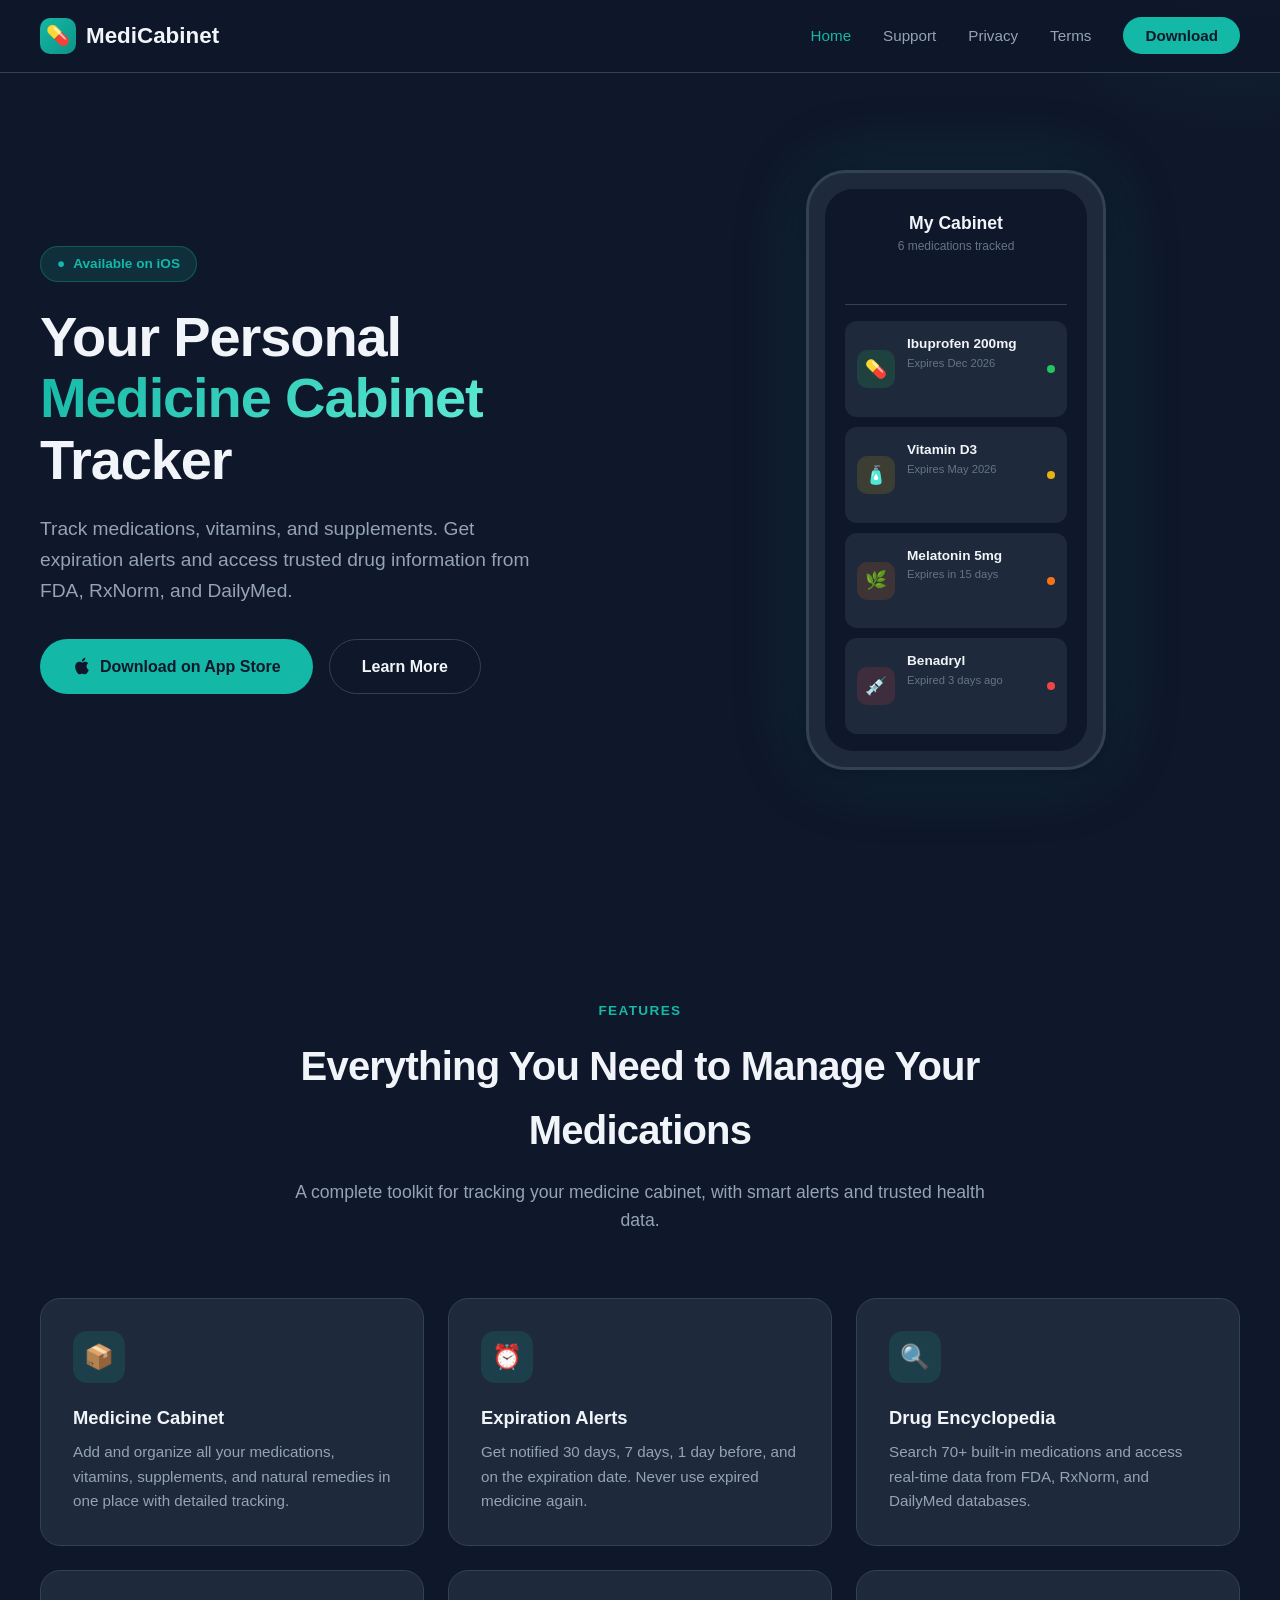
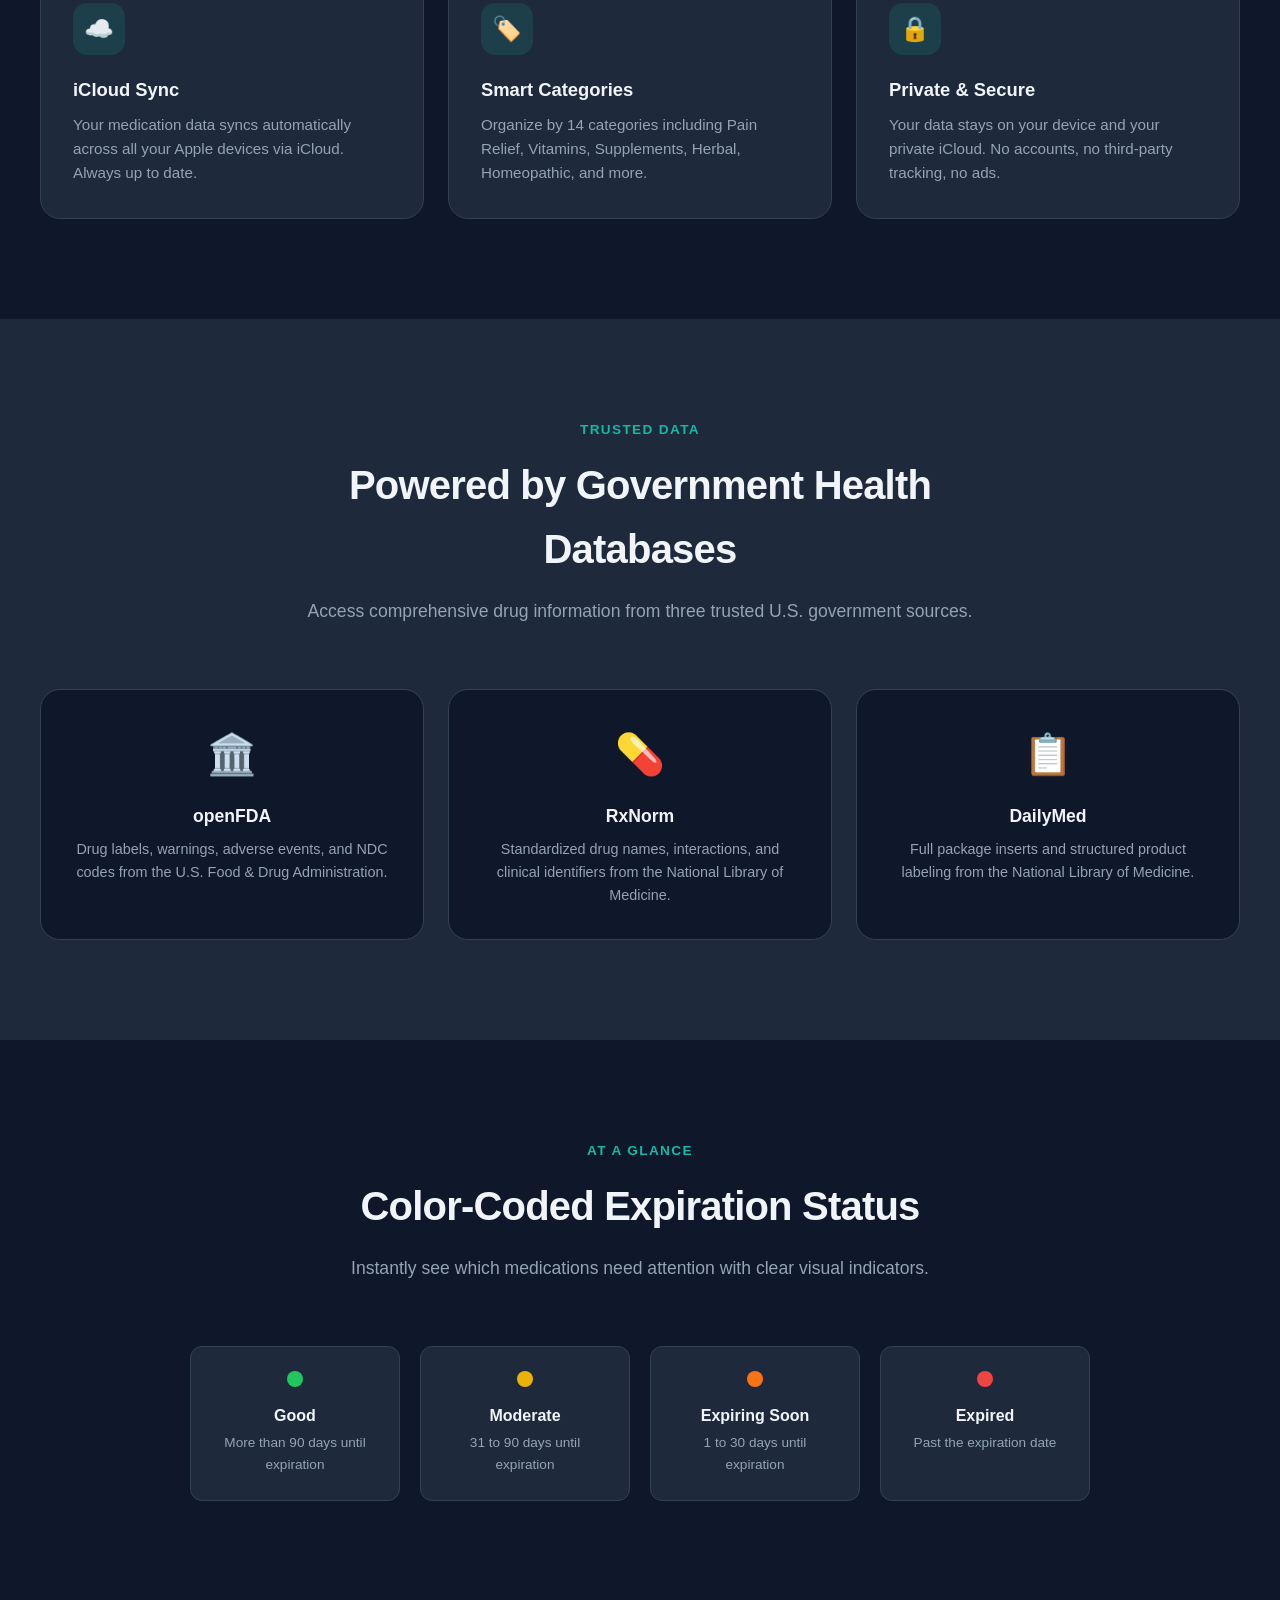
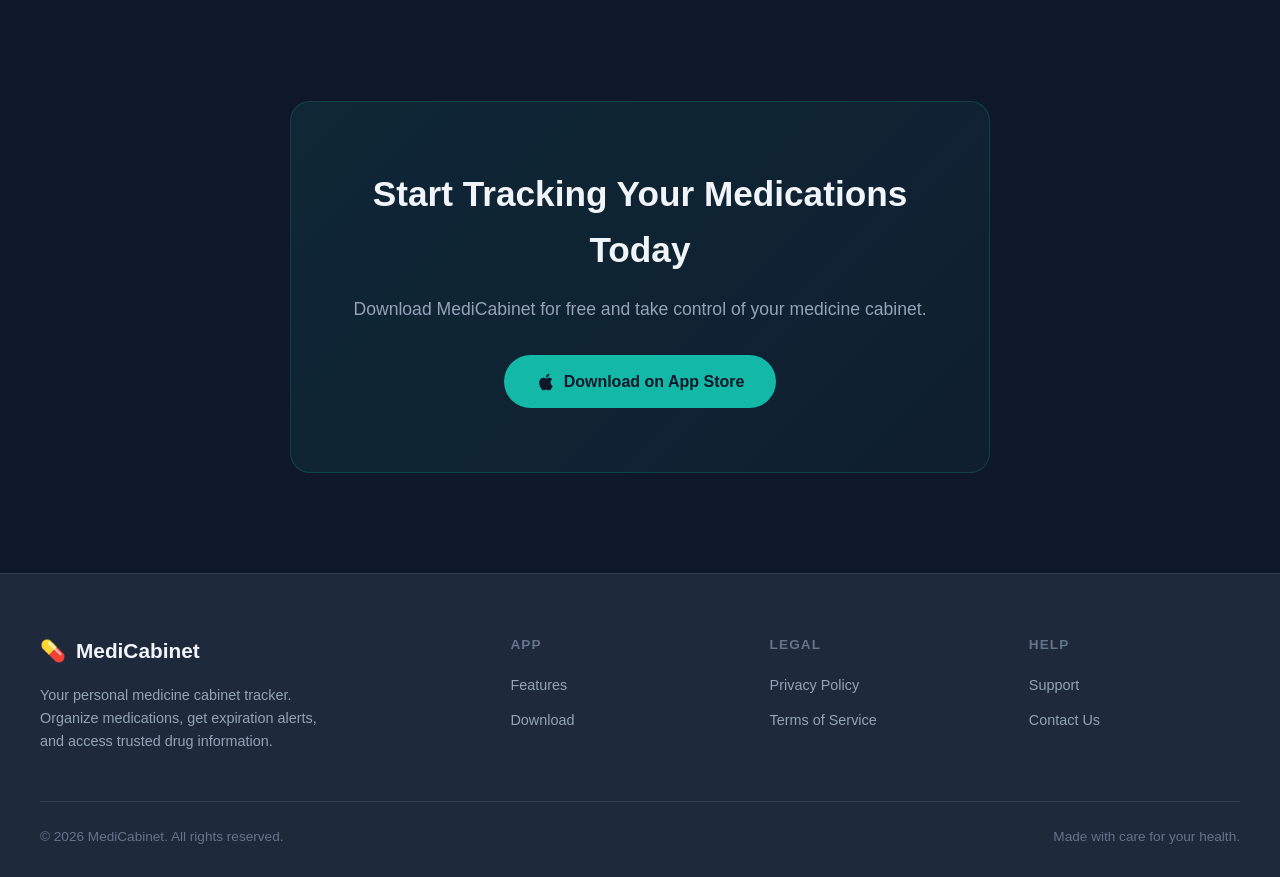
==== index.html @ 96c991f2 "Add files via upload" ====
<!DOCTYPE html>
<html lang="en">
<head>
  <meta charset="UTF-8">
  <meta name="viewport" content="width=device-width, initial-scale=1.0">
  <title>MediCabinet - Your Personal Medicine Cabinet Tracker</title>
  <meta name="description" content="Track medications, vitamins, and supplements. Get expiration alerts, search drug databases, and sync across all your Apple devices.">
  <link rel="stylesheet" href="style.css">
  <link rel="icon" href="data:image/svg+xml,<svg xmlns='http://www.w3.org/2000/svg' viewBox='0 0 100 100'><text y='.9em' font-size='90'>💊</text></svg>">
</head>
<body>

  <!-- NAVIGATION -->
  <nav class="navbar">
    <div class="nav-container">
      <a href="index.html" class="nav-logo">
        <span class="logo-icon">💊</span>
        MediCabinet
      </a>
      <ul class="nav-links" id="navLinks">
        <li><a href="index.html" class="active">Home</a></li>
        <li><a href="support.html">Support</a></li>
        <li><a href="privacy.html">Privacy</a></li>
        <li><a href="terms.html">Terms</a></li>
        <li><a href="#download" class="nav-cta">Download</a></li>
      </ul>
      <button class="mobile-toggle" id="mobileToggle" aria-label="Toggle menu">
        <span></span><span></span><span></span>
      </button>
    </div>
  </nav>

  <!-- HERO -->
  <section class="hero">
    <div class="hero-container">
      <div class="hero-content">
        <div class="hero-badge">
          <span>&#9679;</span> Available on iOS
        </div>
        <h1>
          Your Personal<br>
          <span class="highlight">Medicine Cabinet</span><br>
          Tracker
        </h1>
        <p>Track medications, vitamins, and supplements. Get expiration alerts and access trusted drug information from FDA, RxNorm, and DailyMed.</p>
        <div class="hero-buttons">
          <a href="#download" class="btn-primary">
            <svg width="20" height="20" viewBox="0 0 24 24" fill="currentColor"><path d="M18.71 19.5c-.83 1.24-1.71 2.45-3.05 2.47-1.34.03-1.77-.79-3.29-.79-1.53 0-2 .77-3.27.82-1.31.05-2.3-1.32-3.14-2.53C4.25 17 2.94 12.45 4.7 9.39c.87-1.52 2.43-2.48 4.12-2.51 1.28-.02 2.5.87 3.29.87.78 0 2.26-1.07 3.8-.91.65.03 2.47.26 3.64 1.98-.09.06-2.17 1.28-2.15 3.81.03 3.02 2.65 4.03 2.68 4.04-.03.07-.42 1.44-1.38 2.83M13 3.5c.73-.83 1.94-1.46 2.94-1.5.13 1.17-.34 2.35-1.04 3.19-.69.85-1.83 1.51-2.95 1.42-.15-1.15.41-2.35 1.05-3.11z"/></svg>
            Download on App Store
          </a>
          <a href="#features" class="btn-secondary">Learn More</a>
        </div>
      </div>
      <div class="hero-visual">
        <div class="phone-mockup">
          <div class="phone-screen">
            <div class="phone-header">
              <h3>My Cabinet</h3>
              <p>6 medications tracked</p>
            </div>
            <div class="mock-med">
              <div class="mock-med-icon status-good">💊</div>
              <div class="mock-med-info">
                <h4>Ibuprofen 200mg</h4>
                <p>Expires Dec 2026</p>
              </div>
              <span class="dot dot-green"></span>
            </div>
            <div class="mock-med">
              <div class="mock-med-icon status-warn">🧴</div>
              <div class="mock-med-info">
                <h4>Vitamin D3</h4>
                <p>Expires May 2026</p>
              </div>
              <span class="dot dot-yellow"></span>
            </div>
            <div class="mock-med">
              <div class="mock-med-icon status-soon">🌿</div>
              <div class="mock-med-info">
                <h4>Melatonin 5mg</h4>
                <p>Expires in 15 days</p>
              </div>
              <span class="dot dot-orange"></span>
            </div>
            <div class="mock-med">
              <div class="mock-med-icon status-expired">💉</div>
              <div class="mock-med-info">
                <h4>Benadryl</h4>
                <p>Expired 3 days ago</p>
              </div>
              <span class="dot dot-red"></span>
            </div>
          </div>
        </div>
      </div>
    </div>
  </section>

  <!-- FEATURES -->
  <section id="features">
    <div class="section-header">
      <p class="label">Features</p>
      <h2>Everything You Need to Manage Your Medications</h2>
      <p>A complete toolkit for tracking your medicine cabinet, with smart alerts and trusted health data.</p>
    </div>
    <div class="features-grid">
      <div class="feature-card">
        <div class="feature-icon">📦</div>
        <h3>Medicine Cabinet</h3>
        <p>Add and organize all your medications, vitamins, supplements, and natural remedies in one place with detailed tracking.</p>
      </div>
      <div class="feature-card">
        <div class="feature-icon">⏰</div>
        <h3>Expiration Alerts</h3>
        <p>Get notified 30 days, 7 days, 1 day before, and on the expiration date. Never use expired medicine again.</p>
      </div>
      <div class="feature-card">
        <div class="feature-icon">🔍</div>
        <h3>Drug Encyclopedia</h3>
        <p>Search 70+ built-in medications and access real-time data from FDA, RxNorm, and DailyMed databases.</p>
      </div>
      <div class="feature-card">
        <div class="feature-icon">☁️</div>
        <h3>iCloud Sync</h3>
        <p>Your medication data syncs automatically across all your Apple devices via iCloud. Always up to date.</p>
      </div>
      <div class="feature-card">
        <div class="feature-icon">🏷️</div>
        <h3>Smart Categories</h3>
        <p>Organize by 14 categories including Pain Relief, Vitamins, Supplements, Herbal, Homeopathic, and more.</p>
      </div>
      <div class="feature-card">
        <div class="feature-icon">🔒</div>
        <h3>Private & Secure</h3>
        <p>Your data stays on your device and your private iCloud. No accounts, no third-party tracking, no ads.</p>
      </div>
    </div>
  </section>

  <!-- DATA SOURCES -->
  <section class="sources">
    <div class="section-header">
      <p class="label">Trusted Data</p>
      <h2>Powered by Government Health Databases</h2>
      <p>Access comprehensive drug information from three trusted U.S. government sources.</p>
    </div>
    <div class="sources-grid">
      <div class="source-card">
        <div class="source-logo">🏛️</div>
        <h3>openFDA</h3>
        <p>Drug labels, warnings, adverse events, and NDC codes from the U.S. Food & Drug Administration.</p>
      </div>
      <div class="source-card">
        <div class="source-logo">💊</div>
        <h3>RxNorm</h3>
        <p>Standardized drug names, interactions, and clinical identifiers from the National Library of Medicine.</p>
      </div>
      <div class="source-card">
        <div class="source-logo">📋</div>
        <h3>DailyMed</h3>
        <p>Full package inserts and structured product labeling from the National Library of Medicine.</p>
      </div>
    </div>
  </section>

  <!-- EXPIRATION STATUS -->
  <section>
    <div class="section-header">
      <p class="label">At a Glance</p>
      <h2>Color-Coded Expiration Status</h2>
      <p>Instantly see which medications need attention with clear visual indicators.</p>
    </div>
    <div class="status-section">
      <div class="status-grid">
        <div class="status-card">
          <div class="status-dot dot-green"></div>
          <h4>Good</h4>
          <p>More than 90 days until expiration</p>
        </div>
        <div class="status-card">
          <div class="status-dot dot-yellow"></div>
          <h4>Moderate</h4>
          <p>31 to 90 days until expiration</p>
        </div>
        <div class="status-card">
          <div class="status-dot dot-orange"></div>
          <h4>Expiring Soon</h4>
          <p>1 to 30 days until expiration</p>
        </div>
        <div class="status-card">
          <div class="status-dot dot-red"></div>
          <h4>Expired</h4>
          <p>Past the expiration date</p>
        </div>
      </div>
    </div>
  </section>

  <!-- CTA -->
  <section class="cta-section" id="download">
    <div class="cta-box">
      <h2>Start Tracking Your Medications Today</h2>
      <p>Download MediCabinet for free and take control of your medicine cabinet.</p>
      <a href="#" class="btn-primary">
        <svg width="20" height="20" viewBox="0 0 24 24" fill="currentColor"><path d="M18.71 19.5c-.83 1.24-1.71 2.45-3.05 2.47-1.34.03-1.77-.79-3.29-.79-1.53 0-2 .77-3.27.82-1.31.05-2.3-1.32-3.14-2.53C4.25 17 2.94 12.45 4.7 9.39c.87-1.52 2.43-2.48 4.12-2.51 1.28-.02 2.5.87 3.29.87.78 0 2.26-1.07 3.8-.91.65.03 2.47.26 3.64 1.98-.09.06-2.17 1.28-2.15 3.81.03 3.02 2.65 4.03 2.68 4.04-.03.07-.42 1.44-1.38 2.83M13 3.5c.73-.83 1.94-1.46 2.94-1.5.13 1.17-.34 2.35-1.04 3.19-.69.85-1.83 1.51-2.95 1.42-.15-1.15.41-2.35 1.05-3.11z"/></svg>
        Download on App Store
      </a>
    </div>
  </section>

  <!-- FOOTER -->
  <footer class="footer">
    <div class="footer-container">
      <div class="footer-grid">
        <div class="footer-brand">
          <div class="footer-logo">
            <span class="logo-icon">💊</span>
            MediCabinet
          </div>
          <p>Your personal medicine cabinet tracker. Organize medications, get expiration alerts, and access trusted drug information.</p>
        </div>
        <div class="footer-col">
          <h4>App</h4>
          <ul>
            <li><a href="index.html#features">Features</a></li>
            <li><a href="#download">Download</a></li>
          </ul>
        </div>
        <div class="footer-col">
          <h4>Legal</h4>
          <ul>
            <li><a href="privacy.html">Privacy Policy</a></li>
            <li><a href="terms.html">Terms of Service</a></li>
          </ul>
        </div>
        <div class="footer-col">
          <h4>Help</h4>
          <ul>
            <li><a href="support.html">Support</a></li>
            <li><a href="mailto:snrgwa@gmail.com">Contact Us</a></li>
          </ul>
        </div>
      </div>
      <div class="footer-bottom">
        <p>&copy; 2026 MediCabinet. All rights reserved.</p>
        <p>Made with care for your health.</p>
      </div>
    </div>
  </footer>

  <script>
    // Mobile menu toggle
    document.getElementById('mobileToggle').addEventListener('click', function() {
      document.getElementById('navLinks').classList.toggle('open');
    });

    // Close mobile menu on link click
    document.querySelectorAll('.nav-links a').forEach(link => {
      link.addEventListener('click', () => {
        document.getElementById('navLinks').classList.remove('open');
      });
    });
  </script>

</body>
</html>
---- style.css ----
/* ===== RESET & BASE ===== */
*, *::before, *::after {
  margin: 0;
  padding: 0;
  box-sizing: border-box;
}

:root {
  --bg-primary: #0f172a;
  --bg-secondary: #1e293b;
  --bg-card: #1e293b;
  --bg-card-hover: #334155;
  --teal: #14b8a6;
  --teal-dark: #0d9488;
  --teal-light: #5eead4;
  --teal-glow: rgba(20, 184, 166, 0.15);
  --text-primary: #f1f5f9;
  --text-secondary: #94a3b8;
  --text-muted: #64748b;
  --border: #334155;
  --green: #22c55e;
  --yellow: #eab308;
  --orange: #f97316;
  --red: #ef4444;
  --radius: 12px;
  --radius-lg: 20px;
  --shadow: 0 4px 24px rgba(0, 0, 0, 0.3);
  --transition: 0.3s ease;
}

html {
  scroll-behavior: smooth;
  font-size: 16px;
}

body {
  font-family: -apple-system, BlinkMacSystemFont, 'SF Pro Display', 'Segoe UI', Roboto, sans-serif;
  background-color: var(--bg-primary);
  color: var(--text-primary);
  line-height: 1.6;
  -webkit-font-smoothing: antialiased;
}

a {
  color: var(--teal);
  text-decoration: none;
  transition: color var(--transition);
}

a:hover {
  color: var(--teal-light);
}

img {
  max-width: 100%;
  height: auto;
}

/* ===== NAVIGATION ===== */
.navbar {
  position: fixed;
  top: 0;
  left: 0;
  right: 0;
  z-index: 1000;
  background: rgba(15, 23, 42, 0.85);
  backdrop-filter: blur(20px);
  -webkit-backdrop-filter: blur(20px);
  border-bottom: 1px solid var(--border);
  padding: 0 2rem;
}

.nav-container {
  max-width: 1200px;
  margin: 0 auto;
  display: flex;
  justify-content: space-between;
  align-items: center;
  height: 72px;
}

.nav-logo {
  display: flex;
  align-items: center;
  gap: 10px;
  font-size: 1.4rem;
  font-weight: 700;
  color: var(--text-primary);
}

.nav-logo .logo-icon {
  width: 36px;
  height: 36px;
  background: linear-gradient(135deg, var(--teal), var(--teal-dark));
  border-radius: 10px;
  display: flex;
  align-items: center;
  justify-content: center;
  font-size: 1.2rem;
}

.nav-links {
  display: flex;
  align-items: center;
  gap: 2rem;
  list-style: none;
}

.nav-links a {
  color: var(--text-secondary);
  font-size: 0.95rem;
  font-weight: 500;
  transition: color var(--transition);
}

.nav-links a:hover,
.nav-links a.active {
  color: var(--teal);
}

.nav-cta {
  background: var(--teal);
  color: var(--bg-primary) !important;
  padding: 10px 22px;
  border-radius: 50px;
  font-weight: 600 !important;
  transition: all var(--transition) !important;
}

.nav-cta:hover {
  background: var(--teal-light) !important;
  transform: translateY(-1px);
}

.mobile-toggle {
  display: none;
  flex-direction: column;
  gap: 5px;
  cursor: pointer;
  background: none;
  border: none;
  padding: 5px;
}

.mobile-toggle span {
  width: 24px;
  height: 2px;
  background: var(--text-primary);
  border-radius: 2px;
  transition: var(--transition);
}

/* ===== HERO ===== */
.hero {
  min-height: 100vh;
  display: flex;
  align-items: center;
  padding: 120px 2rem 80px;
  position: relative;
  overflow: hidden;
}

.hero::before {
  content: '';
  position: absolute;
  top: -50%;
  right: -20%;
  width: 600px;
  height: 600px;
  background: radial-gradient(circle, var(--teal-glow), transparent 70%);
  pointer-events: none;
}

.hero-container {
  max-width: 1200px;
  margin: 0 auto;
  display: grid;
  grid-template-columns: 1fr 1fr;
  gap: 4rem;
  align-items: center;
  width: 100%;
}

.hero-badge {
  display: inline-flex;
  align-items: center;
  gap: 8px;
  background: var(--teal-glow);
  border: 1px solid rgba(20, 184, 166, 0.3);
  color: var(--teal);
  padding: 6px 16px;
  border-radius: 50px;
  font-size: 0.85rem;
  font-weight: 600;
  margin-bottom: 1.5rem;
}

.hero h1 {
  font-size: 3.5rem;
  font-weight: 800;
  line-height: 1.1;
  margin-bottom: 1.5rem;
  letter-spacing: -0.02em;
}

.hero h1 .highlight {
  background: linear-gradient(135deg, var(--teal), var(--teal-light));
  -webkit-background-clip: text;
  -webkit-text-fill-color: transparent;
  background-clip: text;
}

.hero p {
  font-size: 1.2rem;
  color: var(--text-secondary);
  margin-bottom: 2rem;
  max-width: 500px;
}

.hero-buttons {
  display: flex;
  gap: 1rem;
  flex-wrap: wrap;
}

.btn-primary {
  display: inline-flex;
  align-items: center;
  gap: 8px;
  background: var(--teal);
  color: var(--bg-primary);
  padding: 14px 32px;
  border-radius: 50px;
  font-weight: 700;
  font-size: 1rem;
  transition: all var(--transition);
  border: none;
  cursor: pointer;
}

.btn-primary:hover {
  background: var(--teal-light);
  color: var(--bg-primary);
  transform: translateY(-2px);
  box-shadow: 0 8px 30px rgba(20, 184, 166, 0.3);
}

.btn-secondary {
  display: inline-flex;
  align-items: center;
  gap: 8px;
  background: transparent;
  color: var(--text-primary);
  padding: 14px 32px;
  border-radius: 50px;
  font-weight: 600;
  font-size: 1rem;
  border: 1px solid var(--border);
  transition: all var(--transition);
  cursor: pointer;
}

.btn-secondary:hover {
  border-color: var(--teal);
  color: var(--teal);
}

.hero-visual {
  display: flex;
  justify-content: center;
  align-items: center;
}

.phone-mockup {
  width: 300px;
  height: 600px;
  background: var(--bg-secondary);
  border-radius: 40px;
  border: 3px solid var(--border);
  padding: 16px;
  position: relative;
  box-shadow: var(--shadow), 0 0 80px var(--teal-glow);
}

.phone-screen {
  width: 100%;
  height: 100%;
  background: var(--bg-primary);
  border-radius: 28px;
  overflow: hidden;
  padding: 20px;
}

.phone-header {
  text-align: center;
  padding-bottom: 16px;
  border-bottom: 1px solid var(--border);
  margin-bottom: 16px;
}

.phone-header h3 {
  font-size: 1.1rem;
  font-weight: 700;
}

.phone-header p {
  font-size: 0.75rem;
  color: var(--text-muted);
}

.mock-med {
  display: flex;
  align-items: center;
  gap: 12px;
  background: var(--bg-secondary);
  padding: 12px;
  border-radius: var(--radius);
  margin-bottom: 10px;
}

.mock-med-icon {
  width: 38px;
  height: 38px;
  border-radius: 10px;
  display: flex;
  align-items: center;
  justify-content: center;
  font-size: 1.1rem;
  flex-shrink: 0;
}

.mock-med-info h4 {
  font-size: 0.85rem;
  font-weight: 600;
}

.mock-med-info p {
  font-size: 0.7rem;
  color: var(--text-muted);
}

.status-good { background: rgba(34, 197, 94, 0.15); }
.status-warn { background: rgba(234, 179, 8, 0.15); }
.status-soon { background: rgba(249, 115, 22, 0.15); }
.status-expired { background: rgba(239, 68, 68, 0.15); }

.mock-med .dot {
  width: 8px;
  height: 8px;
  border-radius: 50%;
  margin-left: auto;
  flex-shrink: 0;
}

.dot-green { background: var(--green); }
.dot-yellow { background: var(--yellow); }
.dot-orange { background: var(--orange); }
.dot-red { background: var(--red); }

/* ===== SECTIONS ===== */
section {
  padding: 100px 2rem;
}

.section-header {
  text-align: center;
  max-width: 700px;
  margin: 0 auto 4rem;
}

.section-header .label {
  color: var(--teal);
  font-size: 0.85rem;
  font-weight: 700;
  text-transform: uppercase;
  letter-spacing: 0.1em;
  margin-bottom: 0.75rem;
}

.section-header h2 {
  font-size: 2.5rem;
  font-weight: 800;
  margin-bottom: 1rem;
  letter-spacing: -0.02em;
}

.section-header p {
  color: var(--text-secondary);
  font-size: 1.1rem;
}

/* ===== FEATURES ===== */
.features-grid {
  max-width: 1200px;
  margin: 0 auto;
  display: grid;
  grid-template-columns: repeat(3, 1fr);
  gap: 1.5rem;
}

.feature-card {
  background: var(--bg-card);
  border: 1px solid var(--border);
  border-radius: var(--radius-lg);
  padding: 2rem;
  transition: all var(--transition);
}

.feature-card:hover {
  border-color: rgba(20, 184, 166, 0.3);
  background: var(--bg-card-hover);
  transform: translateY(-4px);
  box-shadow: 0 12px 40px rgba(0, 0, 0, 0.3);
}

.feature-icon {
  width: 52px;
  height: 52px;
  background: var(--teal-glow);
  border-radius: 14px;
  display: flex;
  align-items: center;
  justify-content: center;
  font-size: 1.5rem;
  margin-bottom: 1.25rem;
}

.feature-card h3 {
  font-size: 1.15rem;
  font-weight: 700;
  margin-bottom: 0.5rem;
}

.feature-card p {
  color: var(--text-secondary);
  font-size: 0.95rem;
  line-height: 1.6;
}

/* ===== DATA SOURCES ===== */
.sources {
  background: var(--bg-secondary);
}

.sources-grid {
  max-width: 1200px;
  margin: 0 auto;
  display: grid;
  grid-template-columns: repeat(3, 1fr);
  gap: 1.5rem;
}

.source-card {
  background: var(--bg-primary);
  border: 1px solid var(--border);
  border-radius: var(--radius-lg);
  padding: 2rem;
  text-align: center;
}

.source-card .source-logo {
  font-size: 2.5rem;
  margin-bottom: 1rem;
}

.source-card h3 {
  font-size: 1.1rem;
  font-weight: 700;
  margin-bottom: 0.5rem;
}

.source-card p {
  color: var(--text-secondary);
  font-size: 0.9rem;
}

/* ===== EXPIRATION STATUS ===== */
.status-section {
  max-width: 900px;
  margin: 0 auto;
}

.status-grid {
  display: grid;
  grid-template-columns: repeat(4, 1fr);
  gap: 1.25rem;
}

.status-card {
  background: var(--bg-card);
  border: 1px solid var(--border);
  border-radius: var(--radius);
  padding: 1.5rem;
  text-align: center;
}

.status-card .status-dot {
  width: 16px;
  height: 16px;
  border-radius: 50%;
  margin: 0 auto 1rem;
}

.status-card h4 {
  font-size: 1rem;
  font-weight: 700;
  margin-bottom: 0.25rem;
}

.status-card p {
  color: var(--text-secondary);
  font-size: 0.85rem;
}

/* ===== CTA ===== */
.cta-section {
  text-align: center;
}

.cta-box {
  max-width: 700px;
  margin: 0 auto;
  background: linear-gradient(135deg, rgba(20, 184, 166, 0.1), rgba(20, 184, 166, 0.05));
  border: 1px solid rgba(20, 184, 166, 0.2);
  border-radius: var(--radius-lg);
  padding: 4rem 2rem;
}

.cta-box h2 {
  font-size: 2.2rem;
  font-weight: 800;
  margin-bottom: 1rem;
}

.cta-box p {
  color: var(--text-secondary);
  font-size: 1.1rem;
  margin-bottom: 2rem;
}

/* ===== FOOTER ===== */
.footer {
  background: var(--bg-secondary);
  border-top: 1px solid var(--border);
  padding: 60px 2rem 30px;
}

.footer-container {
  max-width: 1200px;
  margin: 0 auto;
}

.footer-grid {
  display: grid;
  grid-template-columns: 2fr 1fr 1fr 1fr;
  gap: 3rem;
  margin-bottom: 3rem;
}

.footer-brand .footer-logo {
  display: flex;
  align-items: center;
  gap: 10px;
  font-size: 1.3rem;
  font-weight: 700;
  color: var(--text-primary);
  margin-bottom: 1rem;
}

.footer-brand p {
  color: var(--text-secondary);
  font-size: 0.9rem;
  max-width: 300px;
}

.footer-col h4 {
  font-size: 0.85rem;
  font-weight: 700;
  text-transform: uppercase;
  letter-spacing: 0.08em;
  color: var(--text-muted);
  margin-bottom: 1rem;
}

.footer-col ul {
  list-style: none;
}

.footer-col li {
  margin-bottom: 0.6rem;
}

.footer-col a {
  color: var(--text-secondary);
  font-size: 0.9rem;
}

.footer-col a:hover {
  color: var(--teal);
}

.footer-bottom {
  border-top: 1px solid var(--border);
  padding-top: 1.5rem;
  display: flex;
  justify-content: space-between;
  align-items: center;
  color: var(--text-muted);
  font-size: 0.85rem;
}

/* ===== LEGAL PAGES ===== */
.legal-page {
  padding-top: 120px;
  padding-bottom: 80px;
}

.legal-container {
  max-width: 800px;
  margin: 0 auto;
  padding: 0 2rem;
}

.legal-container h1 {
  font-size: 2.5rem;
  font-weight: 800;
  margin-bottom: 0.5rem;
}

.legal-container .last-updated {
  color: var(--text-muted);
  font-size: 0.9rem;
  margin-bottom: 3rem;
}

.legal-container h2 {
  font-size: 1.4rem;
  font-weight: 700;
  margin-top: 2.5rem;
  margin-bottom: 1rem;
  color: var(--teal);
}

.legal-container h3 {
  font-size: 1.1rem;
  font-weight: 600;
  margin-top: 1.5rem;
  margin-bottom: 0.75rem;
}

.legal-container p {
  color: var(--text-secondary);
  margin-bottom: 1rem;
  line-height: 1.7;
}

.legal-container ul, .legal-container ol {
  color: var(--text-secondary);
  margin-bottom: 1rem;
  padding-left: 1.5rem;
}

.legal-container li {
  margin-bottom: 0.5rem;
  line-height: 1.6;
}

.legal-container strong {
  color: var(--text-primary);
}

.legal-container .highlight-box {
  background: var(--bg-secondary);
  border-left: 4px solid var(--teal);
  padding: 1.25rem 1.5rem;
  border-radius: 0 var(--radius) var(--radius) 0;
  margin: 1.5rem 0;
}

.legal-container .highlight-box p {
  margin-bottom: 0;
}

.legal-container .warning-box {
  background: rgba(239, 68, 68, 0.08);
  border-left: 4px solid var(--red);
  padding: 1.25rem 1.5rem;
  border-radius: 0 var(--radius) var(--radius) 0;
  margin: 1.5rem 0;
}

.legal-container .warning-box p {
  margin-bottom: 0;
}

/* ===== SUPPORT PAGE ===== */
.support-grid {
  display: grid;
  grid-template-columns: repeat(2, 1fr);
  gap: 1.5rem;
  margin-bottom: 3rem;
}

.support-card {
  background: var(--bg-card);
  border: 1px solid var(--border);
  border-radius: var(--radius-lg);
  padding: 2rem;
  transition: all var(--transition);
}

.support-card:hover {
  border-color: rgba(20, 184, 166, 0.3);
}

.support-card .card-icon {
  font-size: 2rem;
  margin-bottom: 1rem;
}

.support-card h3 {
  font-size: 1.15rem;
  font-weight: 700;
  margin-bottom: 0.5rem;
}

.support-card p {
  color: var(--text-secondary);
  font-size: 0.95rem;
  margin-bottom: 1rem;
}

.support-card .card-link {
  font-weight: 600;
  font-size: 0.9rem;
}

.faq-section {
  margin-top: 3rem;
}

.faq-section h2 {
  font-size: 1.8rem;
  font-weight: 800;
  margin-bottom: 1.5rem;
  color: var(--text-primary);
}

.faq-item {
  background: var(--bg-card);
  border: 1px solid var(--border);
  border-radius: var(--radius);
  margin-bottom: 1rem;
  overflow: hidden;
}

.faq-question {
  padding: 1.25rem 1.5rem;
  font-weight: 600;
  cursor: pointer;
  display: flex;
  justify-content: space-between;
  align-items: center;
  transition: background var(--transition);
}

.faq-question:hover {
  background: var(--bg-card-hover);
}

.faq-question .arrow {
  color: var(--teal);
  transition: transform var(--transition);
  font-size: 1.2rem;
}

.faq-item.open .faq-question .arrow {
  transform: rotate(180deg);
}

.faq-answer {
  max-height: 0;
  overflow: hidden;
  transition: max-height 0.4s ease;
}

.faq-item.open .faq-answer {
  max-height: 500px;
}

.faq-answer p {
  padding: 0 1.5rem 1.25rem;
  color: var(--text-secondary);
  line-height: 1.7;
}

/* ===== RESPONSIVE ===== */
@media (max-width: 1024px) {
  .hero-container {
    grid-template-columns: 1fr;
    text-align: center;
  }

  .hero p {
    margin-left: auto;
    margin-right: auto;
  }

  .hero-buttons {
    justify-content: center;
  }

  .hero-visual {
    order: -1;
  }

  .phone-mockup {
    width: 260px;
    height: 520px;
  }

  .features-grid,
  .sources-grid {
    grid-template-columns: repeat(2, 1fr);
  }

  .footer-grid {
    grid-template-columns: 1fr 1fr;
    gap: 2rem;
  }
}

@media (max-width: 768px) {
  .nav-links {
    display: none;
    position: absolute;
    top: 72px;
    left: 0;
    right: 0;
    background: var(--bg-primary);
    border-bottom: 1px solid var(--border);
    flex-direction: column;
    padding: 1.5rem 2rem;
    gap: 1rem;
  }

  .nav-links.open {
    display: flex;
  }

  .mobile-toggle {
    display: flex;
  }

  .hero h1 {
    font-size: 2.5rem;
  }

  .section-header h2 {
    font-size: 2rem;
  }

  .features-grid,
  .sources-grid {
    grid-template-columns: 1fr;
  }

  .status-grid {
    grid-template-columns: repeat(2, 1fr);
  }

  .support-grid {
    grid-template-columns: 1fr;
  }

  .footer-grid {
    grid-template-columns: 1fr;
    gap: 2rem;
  }

  .footer-bottom {
    flex-direction: column;
    gap: 0.75rem;
    text-align: center;
  }
}

@media (max-width: 480px) {
  .hero h1 {
    font-size: 2rem;
  }

  .phone-mockup {
    width: 220px;
    height: 440px;
  }

  .status-grid {
    grid-template-columns: 1fr;
  }
}
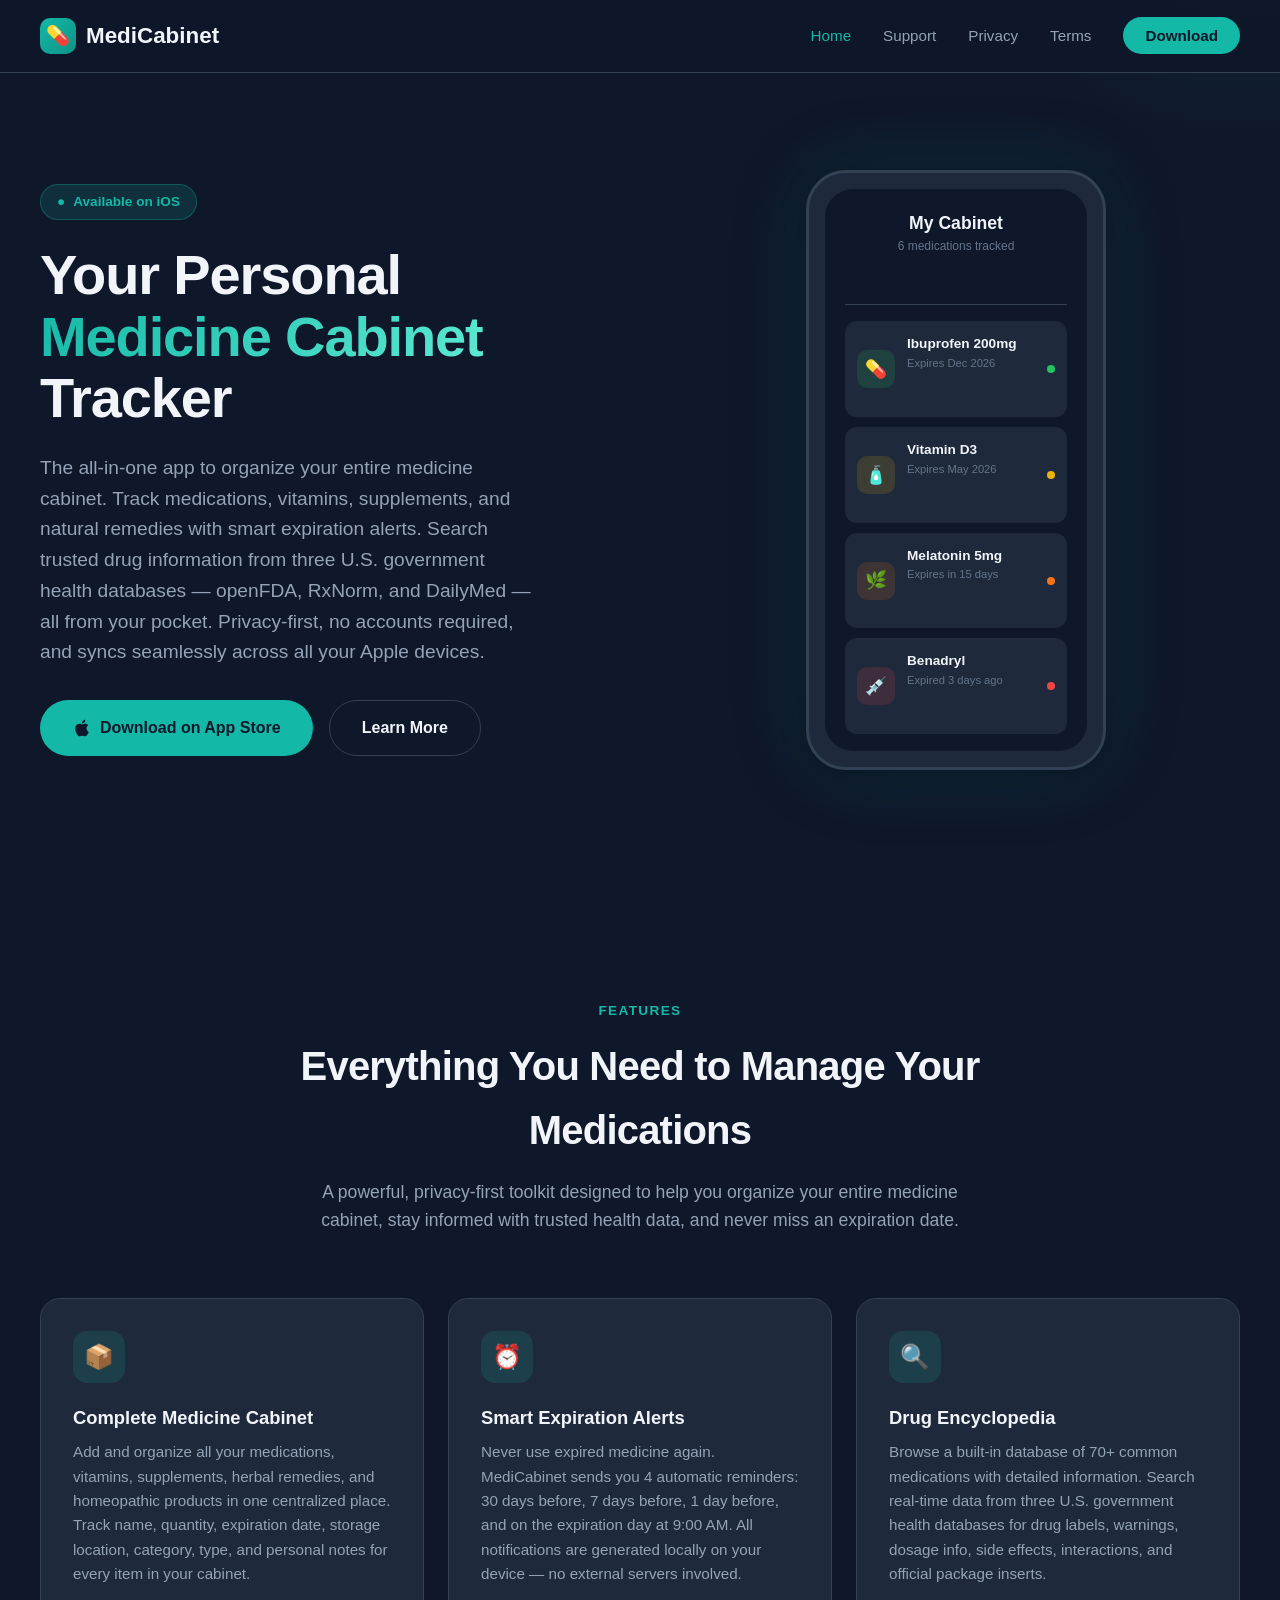
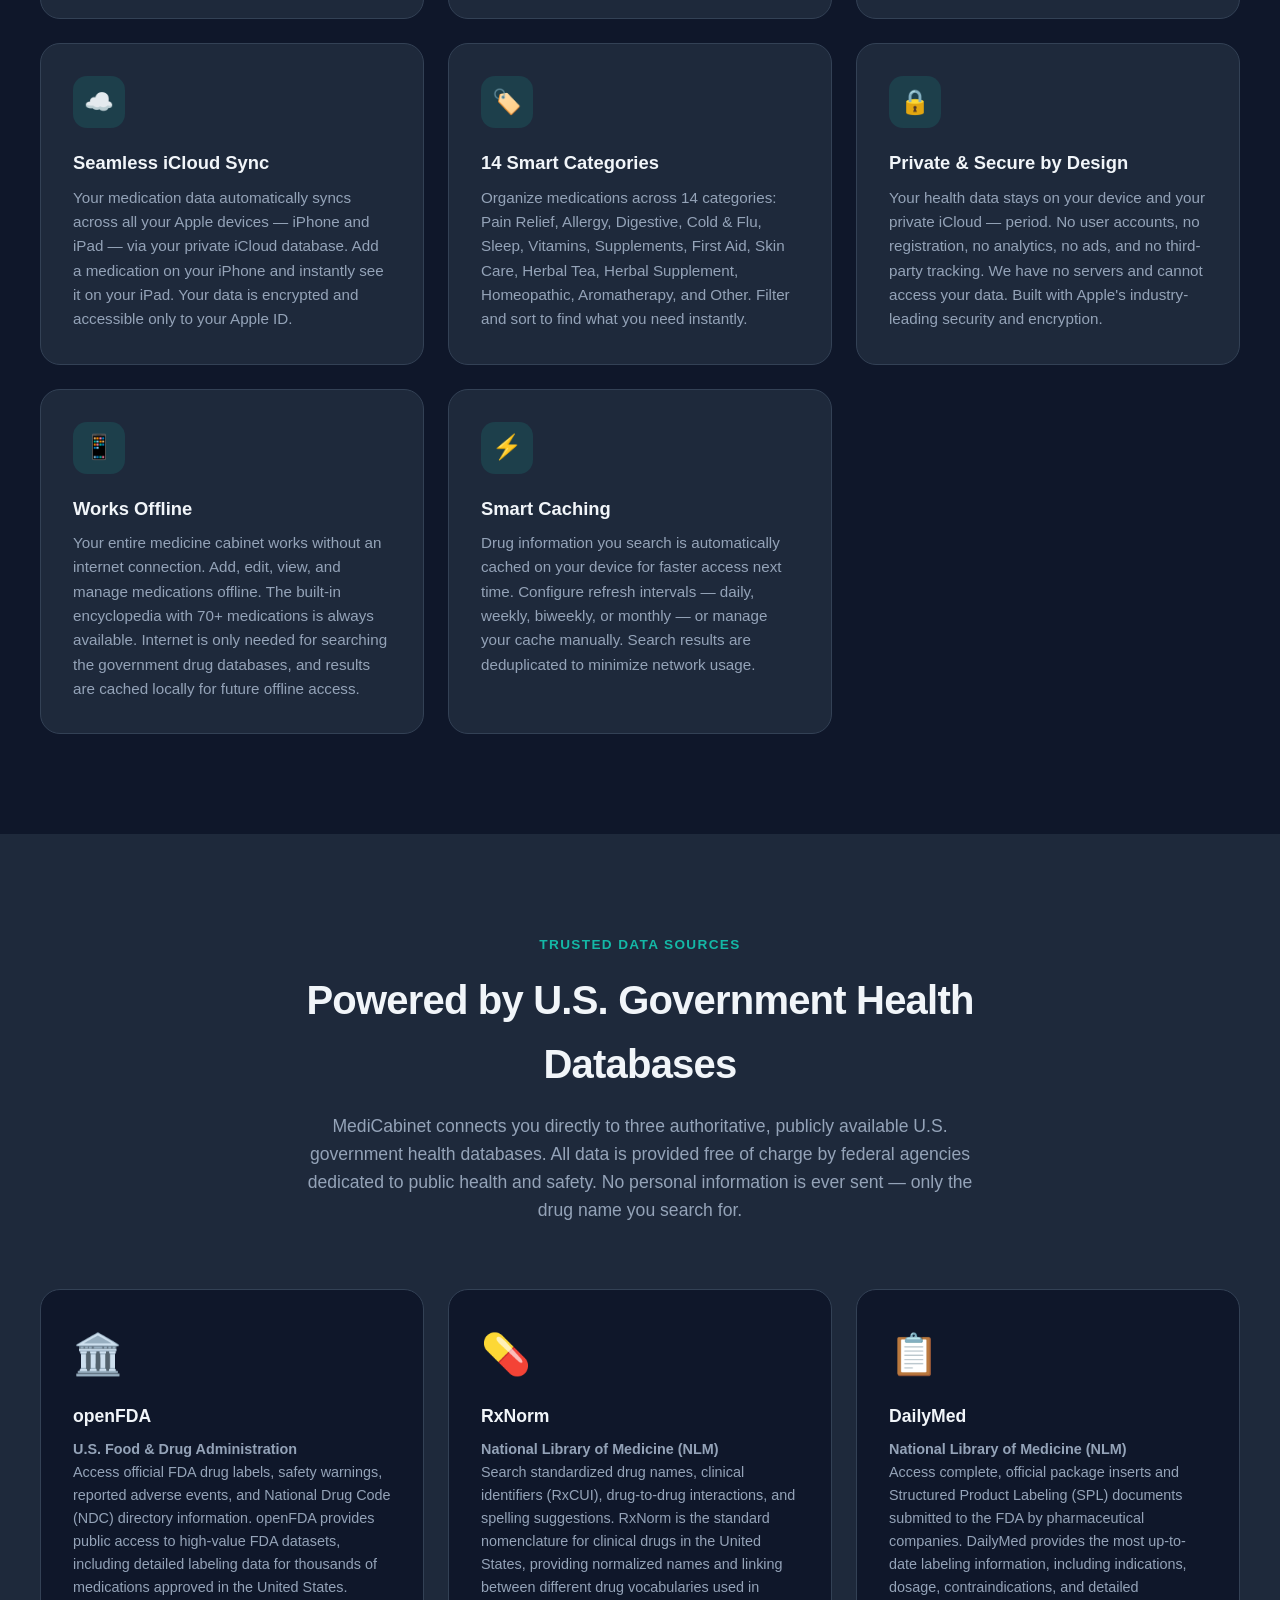
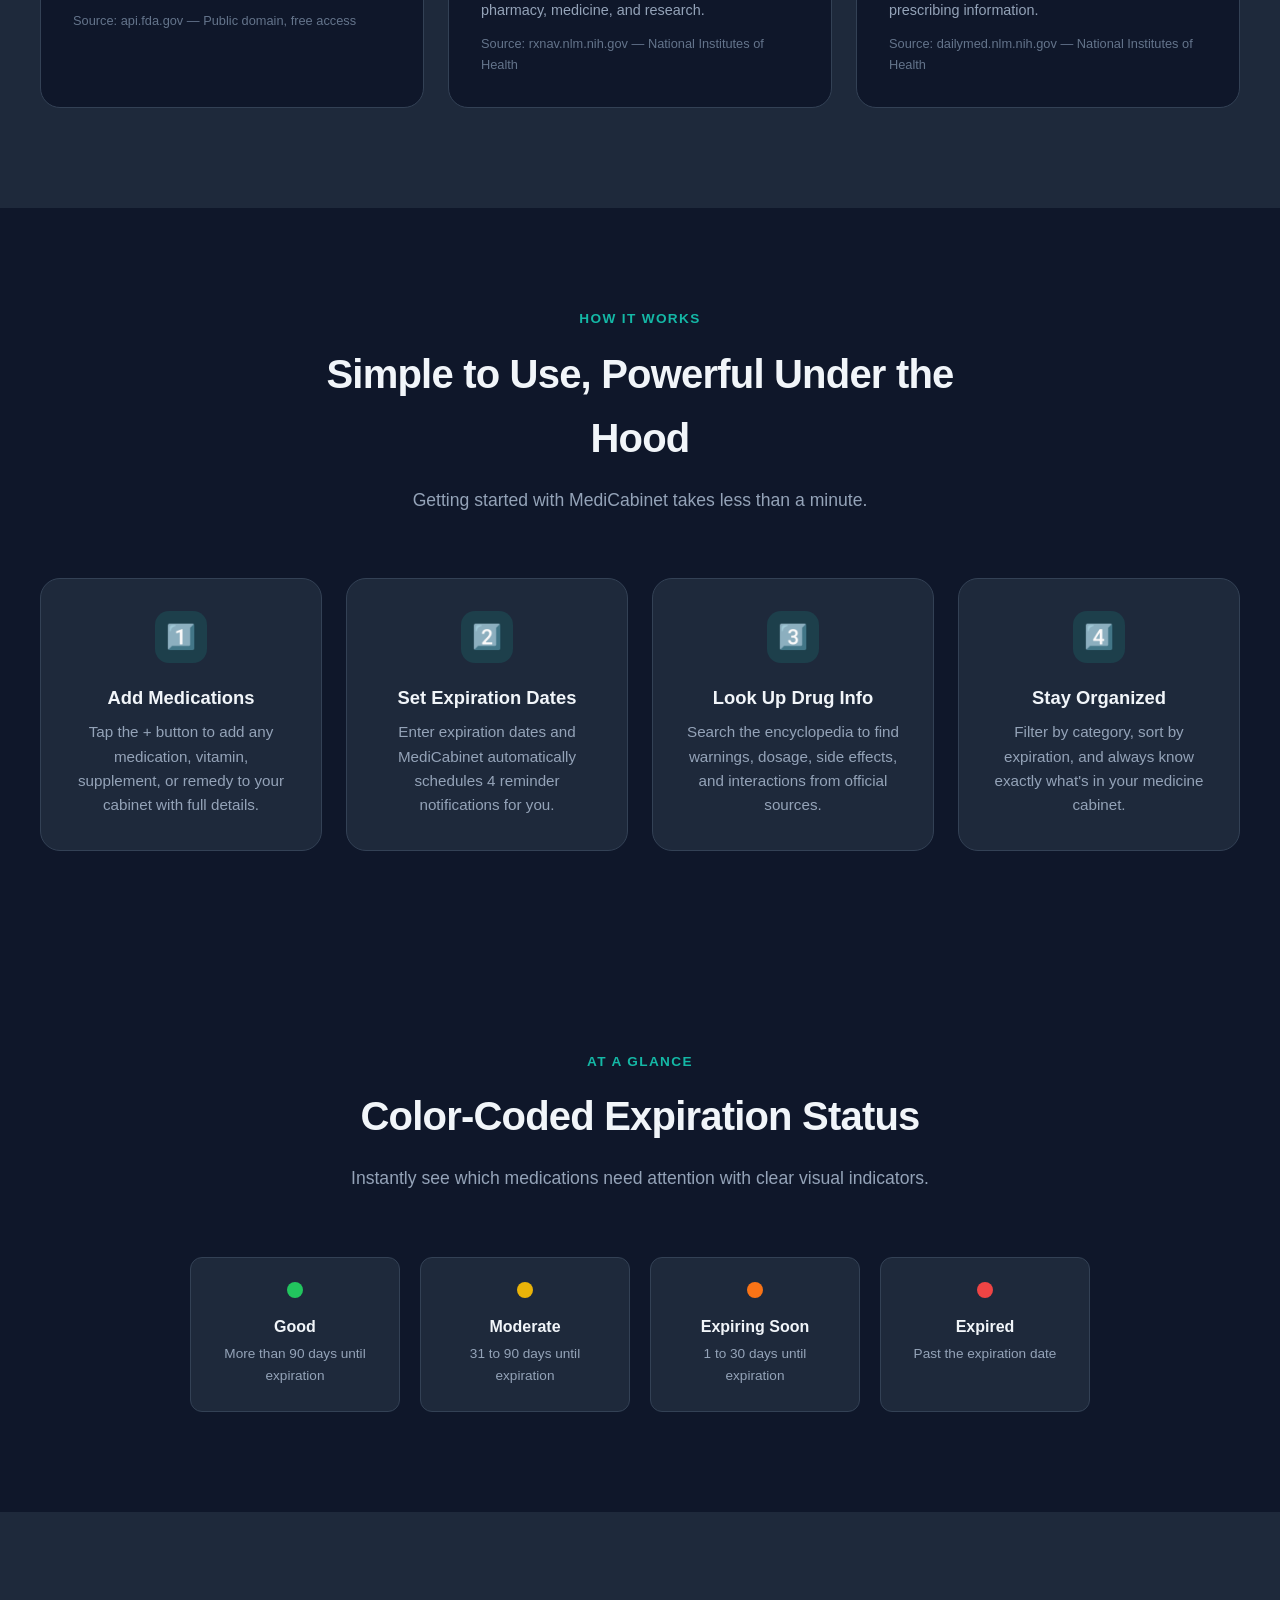
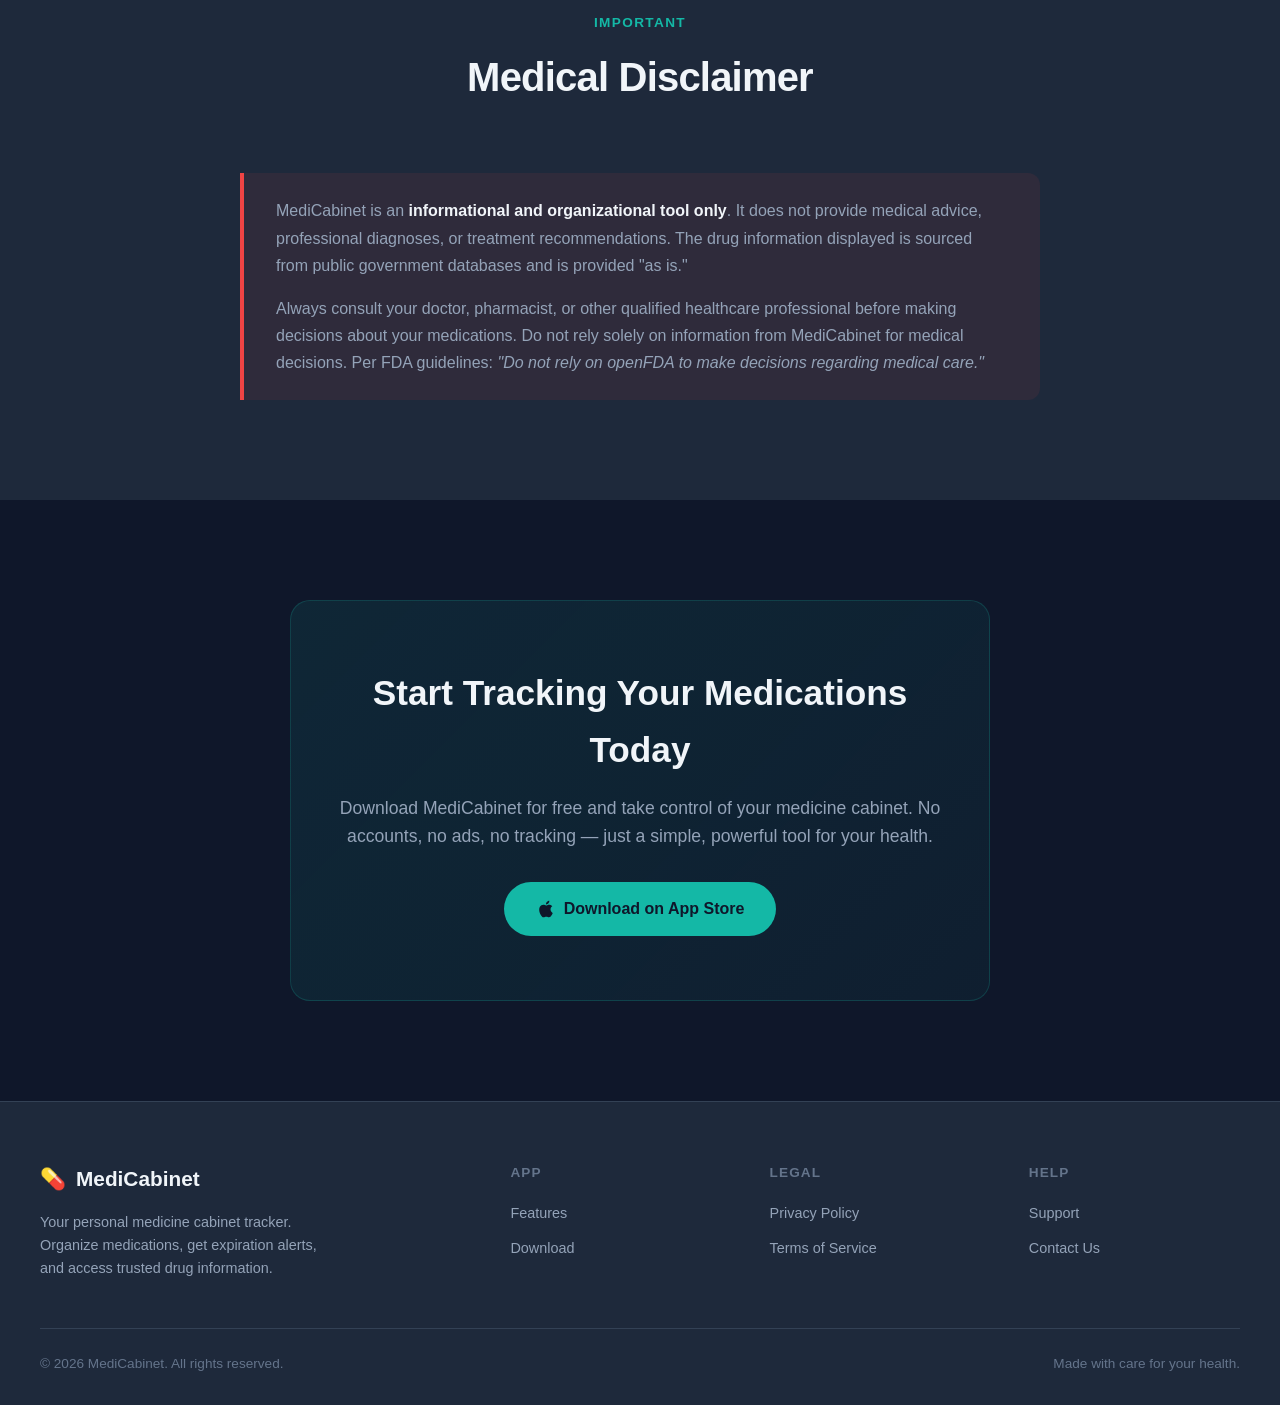
==== commit e9f90945: "Add files via upload" ====
--- a/index.html
+++ b/index.html
@@ -42,7 +42,7 @@
           <span class="highlight">Medicine Cabinet</span><br>
           Tracker
         </h1>
-        <p>Track medications, vitamins, and supplements. Get expiration alerts and access trusted drug information from FDA, RxNorm, and DailyMed.</p>
+        <p>The all-in-one app to organize your entire medicine cabinet. Track medications, vitamins, supplements, and natural remedies with smart expiration alerts. Search trusted drug information from three U.S. government health databases — openFDA, RxNorm, and DailyMed — all from your pocket. Privacy-first, no accounts required, and syncs seamlessly across all your Apple devices.</p>
         <div class="hero-buttons">
           <a href="#download" class="btn-primary">
             <svg width="20" height="20" viewBox="0 0 24 24" fill="currentColor"><path d="M18.71 19.5c-.83 1.24-1.71 2.45-3.05 2.47-1.34.03-1.77-.79-3.29-.79-1.53 0-2 .77-3.27.82-1.31.05-2.3-1.32-3.14-2.53C4.25 17 2.94 12.45 4.7 9.39c.87-1.52 2.43-2.48 4.12-2.51 1.28-.02 2.5.87 3.29.87.78 0 2.26-1.07 3.8-.91.65.03 2.47.26 3.64 1.98-.09.06-2.17 1.28-2.15 3.81.03 3.02 2.65 4.03 2.68 4.04-.03.07-.42 1.44-1.38 2.83M13 3.5c.73-.83 1.94-1.46 2.94-1.5.13 1.17-.34 2.35-1.04 3.19-.69.85-1.83 1.51-2.95 1.42-.15-1.15.41-2.35 1.05-3.11z"/></svg>
@@ -101,64 +101,111 @@
     <div class="section-header">
       <p class="label">Features</p>
       <h2>Everything You Need to Manage Your Medications</h2>
-      <p>A complete toolkit for tracking your medicine cabinet, with smart alerts and trusted health data.</p>
+      <p>A powerful, privacy-first toolkit designed to help you organize your entire medicine cabinet, stay informed with trusted health data, and never miss an expiration date.</p>
     </div>
     <div class="features-grid">
       <div class="feature-card">
         <div class="feature-icon">📦</div>
-        <h3>Medicine Cabinet</h3>
-        <p>Add and organize all your medications, vitamins, supplements, and natural remedies in one place with detailed tracking.</p>
+        <h3>Complete Medicine Cabinet</h3>
+        <p>Add and organize all your medications, vitamins, supplements, herbal remedies, and homeopathic products in one centralized place. Track name, quantity, expiration date, storage location, category, type, and personal notes for every item in your cabinet.</p>
       </div>
       <div class="feature-card">
         <div class="feature-icon">⏰</div>
-        <h3>Expiration Alerts</h3>
-        <p>Get notified 30 days, 7 days, 1 day before, and on the expiration date. Never use expired medicine again.</p>
+        <h3>Smart Expiration Alerts</h3>
+        <p>Never use expired medicine again. MediCabinet sends you 4 automatic reminders: 30 days before, 7 days before, 1 day before, and on the expiration day at 9:00 AM. All notifications are generated locally on your device — no external servers involved.</p>
       </div>
       <div class="feature-card">
         <div class="feature-icon">🔍</div>
         <h3>Drug Encyclopedia</h3>
-        <p>Search 70+ built-in medications and access real-time data from FDA, RxNorm, and DailyMed databases.</p>
+        <p>Browse a built-in database of 70+ common medications with detailed information. Search real-time data from three U.S. government health databases for drug labels, warnings, dosage info, side effects, interactions, and official package inserts.</p>
       </div>
       <div class="feature-card">
         <div class="feature-icon">☁️</div>
-        <h3>iCloud Sync</h3>
-        <p>Your medication data syncs automatically across all your Apple devices via iCloud. Always up to date.</p>
+        <h3>Seamless iCloud Sync</h3>
+        <p>Your medication data automatically syncs across all your Apple devices — iPhone and iPad — via your private iCloud database. Add a medication on your iPhone and instantly see it on your iPad. Your data is encrypted and accessible only to your Apple ID.</p>
       </div>
       <div class="feature-card">
         <div class="feature-icon">🏷️</div>
-        <h3>Smart Categories</h3>
-        <p>Organize by 14 categories including Pain Relief, Vitamins, Supplements, Herbal, Homeopathic, and more.</p>
+        <h3>14 Smart Categories</h3>
+        <p>Organize medications across 14 categories: Pain Relief, Allergy, Digestive, Cold & Flu, Sleep, Vitamins, Supplements, First Aid, Skin Care, Herbal Tea, Herbal Supplement, Homeopathic, Aromatherapy, and Other. Filter and sort to find what you need instantly.</p>
       </div>
       <div class="feature-card">
         <div class="feature-icon">🔒</div>
-        <h3>Private & Secure</h3>
-        <p>Your data stays on your device and your private iCloud. No accounts, no third-party tracking, no ads.</p>
+        <h3>Private & Secure by Design</h3>
+        <p>Your health data stays on your device and your private iCloud — period. No user accounts, no registration, no analytics, no ads, and no third-party tracking. We have no servers and cannot access your data. Built with Apple's industry-leading security and encryption.</p>
+      </div>
+      <div class="feature-card">
+        <div class="feature-icon">📱</div>
+        <h3>Works Offline</h3>
+        <p>Your entire medicine cabinet works without an internet connection. Add, edit, view, and manage medications offline. The built-in encyclopedia with 70+ medications is always available. Internet is only needed for searching the government drug databases, and results are cached locally for future offline access.</p>
+      </div>
+      <div class="feature-card">
+        <div class="feature-icon">⚡</div>
+        <h3>Smart Caching</h3>
+        <p>Drug information you search is automatically cached on your device for faster access next time. Configure refresh intervals — daily, weekly, biweekly, or monthly — or manage your cache manually. Search results are deduplicated to minimize network usage.</p>
       </div>
     </div>
   </section>
 
   <!-- DATA SOURCES -->
-  <section class="sources">
-    <div class="section-header">
-      <p class="label">Trusted Data</p>
-      <h2>Powered by Government Health Databases</h2>
-      <p>Access comprehensive drug information from three trusted U.S. government sources.</p>
+  <section class="sources" id="data-sources">
+    <div class="section-header">
+      <p class="label">Trusted Data Sources</p>
+      <h2>Powered by U.S. Government Health Databases</h2>
+      <p>MediCabinet connects you directly to three authoritative, publicly available U.S. government health databases. All data is provided free of charge by federal agencies dedicated to public health and safety. No personal information is ever sent — only the drug name you search for.</p>
     </div>
     <div class="sources-grid">
       <div class="source-card">
         <div class="source-logo">🏛️</div>
         <h3>openFDA</h3>
-        <p>Drug labels, warnings, adverse events, and NDC codes from the U.S. Food & Drug Administration.</p>
+        <p><strong>U.S. Food & Drug Administration</strong></p>
+        <p>Access official FDA drug labels, safety warnings, reported adverse events, and National Drug Code (NDC) directory information. openFDA provides public access to high-value FDA datasets, including detailed labeling data for thousands of medications approved in the United States.</p>
+        <p style="margin-top: 0.75rem; font-size: 0.8rem; color: var(--text-muted);">Source: api.fda.gov — Public domain, free access</p>
       </div>
       <div class="source-card">
         <div class="source-logo">💊</div>
         <h3>RxNorm</h3>
-        <p>Standardized drug names, interactions, and clinical identifiers from the National Library of Medicine.</p>
+        <p><strong>National Library of Medicine (NLM)</strong></p>
+        <p>Search standardized drug names, clinical identifiers (RxCUI), drug-to-drug interactions, and spelling suggestions. RxNorm is the standard nomenclature for clinical drugs in the United States, providing normalized names and linking between different drug vocabularies used in pharmacy, medicine, and research.</p>
+        <p style="margin-top: 0.75rem; font-size: 0.8rem; color: var(--text-muted);">Source: rxnav.nlm.nih.gov — National Institutes of Health</p>
       </div>
       <div class="source-card">
         <div class="source-logo">📋</div>
         <h3>DailyMed</h3>
-        <p>Full package inserts and structured product labeling from the National Library of Medicine.</p>
+        <p><strong>National Library of Medicine (NLM)</strong></p>
+        <p>Access complete, official package inserts and Structured Product Labeling (SPL) documents submitted to the FDA by pharmaceutical companies. DailyMed provides the most up-to-date labeling information, including indications, dosage, contraindications, and detailed prescribing information.</p>
+        <p style="margin-top: 0.75rem; font-size: 0.8rem; color: var(--text-muted);">Source: dailymed.nlm.nih.gov — National Institutes of Health</p>
+      </div>
+    </div>
+  </section>
+
+  <!-- HOW IT WORKS -->
+  <section>
+    <div class="section-header">
+      <p class="label">How It Works</p>
+      <h2>Simple to Use, Powerful Under the Hood</h2>
+      <p>Getting started with MediCabinet takes less than a minute.</p>
+    </div>
+    <div class="features-grid" style="grid-template-columns: repeat(4, 1fr);">
+      <div class="feature-card" style="text-align: center;">
+        <div class="feature-icon" style="margin: 0 auto 1.25rem;">1️⃣</div>
+        <h3>Add Medications</h3>
+        <p>Tap the + button to add any medication, vitamin, supplement, or remedy to your cabinet with full details.</p>
+      </div>
+      <div class="feature-card" style="text-align: center;">
+        <div class="feature-icon" style="margin: 0 auto 1.25rem;">2️⃣</div>
+        <h3>Set Expiration Dates</h3>
+        <p>Enter expiration dates and MediCabinet automatically schedules 4 reminder notifications for you.</p>
+      </div>
+      <div class="feature-card" style="text-align: center;">
+        <div class="feature-icon" style="margin: 0 auto 1.25rem;">3️⃣</div>
+        <h3>Look Up Drug Info</h3>
+        <p>Search the encyclopedia to find warnings, dosage, side effects, and interactions from official sources.</p>
+      </div>
+      <div class="feature-card" style="text-align: center;">
+        <div class="feature-icon" style="margin: 0 auto 1.25rem;">4️⃣</div>
+        <h3>Stay Organized</h3>
+        <p>Filter by category, sort by expiration, and always know exactly what's in your medicine cabinet.</p>
       </div>
     </div>
   </section>
@@ -196,11 +243,25 @@
     </div>
   </section>
 
+  <!-- DISCLAIMER -->
+  <section class="sources">
+    <div class="section-header">
+      <p class="label">Important</p>
+      <h2>Medical Disclaimer</h2>
+    </div>
+    <div style="max-width: 800px; margin: 0 auto;">
+      <div style="background: rgba(239, 68, 68, 0.08); border-left: 4px solid #ef4444; padding: 1.5rem 2rem; border-radius: 0 12px 12px 0;">
+        <p style="color: var(--text-secondary); line-height: 1.7; margin-bottom: 1rem;">MediCabinet is an <strong style="color: var(--text-primary);">informational and organizational tool only</strong>. It does not provide medical advice, professional diagnoses, or treatment recommendations. The drug information displayed is sourced from public government databases and is provided "as is."</p>
+        <p style="color: var(--text-secondary); line-height: 1.7; margin-bottom: 0;">Always consult your doctor, pharmacist, or other qualified healthcare professional before making decisions about your medications. Do not rely solely on information from MediCabinet for medical decisions. Per FDA guidelines: <em>"Do not rely on openFDA to make decisions regarding medical care."</em></p>
+      </div>
+    </div>
+  </section>
+
   <!-- CTA -->
   <section class="cta-section" id="download">
     <div class="cta-box">
       <h2>Start Tracking Your Medications Today</h2>
-      <p>Download MediCabinet for free and take control of your medicine cabinet.</p>
+      <p>Download MediCabinet for free and take control of your medicine cabinet. No accounts, no ads, no tracking — just a simple, powerful tool for your health.</p>
       <a href="#" class="btn-primary">
         <svg width="20" height="20" viewBox="0 0 24 24" fill="currentColor"><path d="M18.71 19.5c-.83 1.24-1.71 2.45-3.05 2.47-1.34.03-1.77-.79-3.29-.79-1.53 0-2 .77-3.27.82-1.31.05-2.3-1.32-3.14-2.53C4.25 17 2.94 12.45 4.7 9.39c.87-1.52 2.43-2.48 4.12-2.51 1.28-.02 2.5.87 3.29.87.78 0 2.26-1.07 3.8-.91.65.03 2.47.26 3.64 1.98-.09.06-2.17 1.28-2.15 3.81.03 3.02 2.65 4.03 2.68 4.04-.03.07-.42 1.44-1.38 2.83M13 3.5c.73-.83 1.94-1.46 2.94-1.5.13 1.17-.34 2.35-1.04 3.19-.69.85-1.83 1.51-2.95 1.42-.15-1.15.41-2.35 1.05-3.11z"/></svg>
         Download on App Store
--- a/style.css
+++ b/style.css
@@ -455,7 +455,7 @@
   border: 1px solid var(--border);
   border-radius: var(--radius-lg);
   padding: 2rem;
-  text-align: center;
+  text-align: left;
 }
 
 .source-card .source-logo {
@@ -821,7 +821,7 @@
 
   .features-grid,
   .sources-grid {
-    grid-template-columns: repeat(2, 1fr);
+    grid-template-columns: repeat(2, 1fr) !important;
   }
 
   .footer-grid {
@@ -862,7 +862,7 @@
 
   .features-grid,
   .sources-grid {
-    grid-template-columns: 1fr;
+    grid-template-columns: 1fr !important;
   }
 
   .status-grid {
